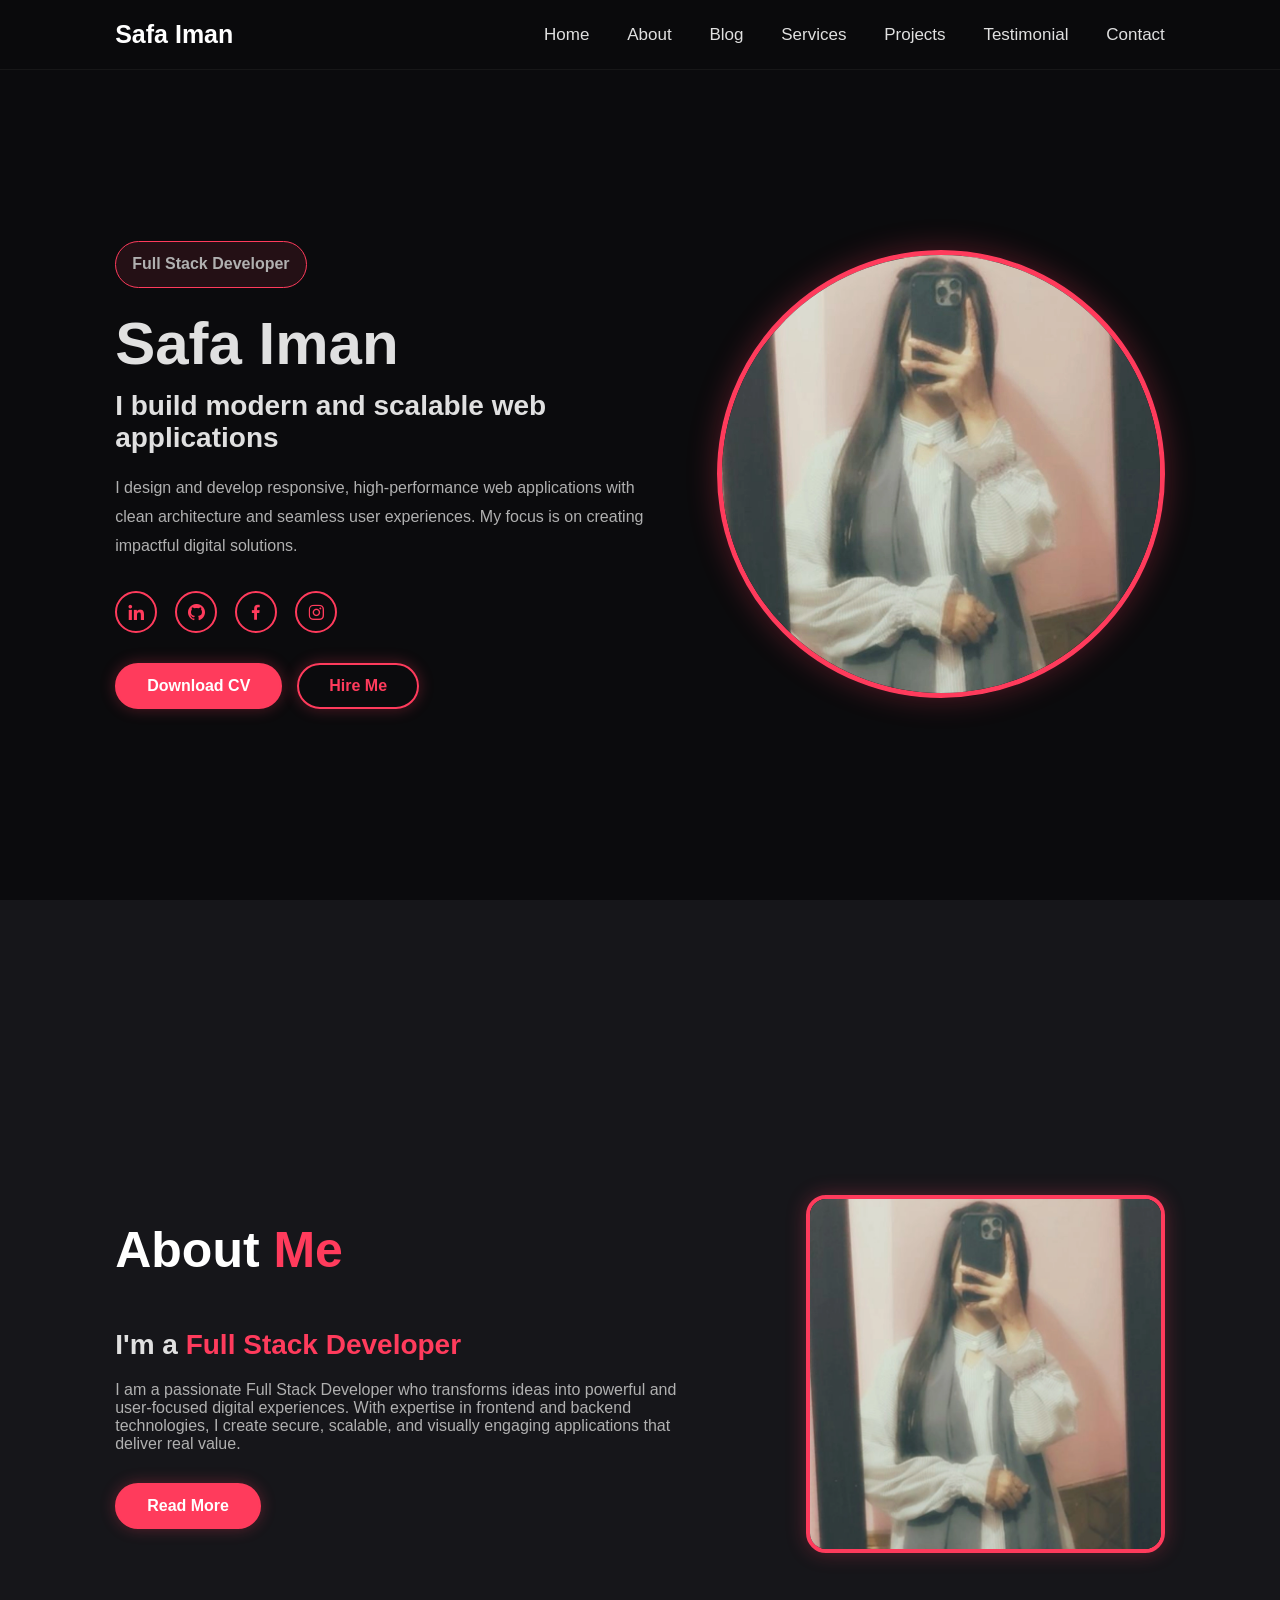
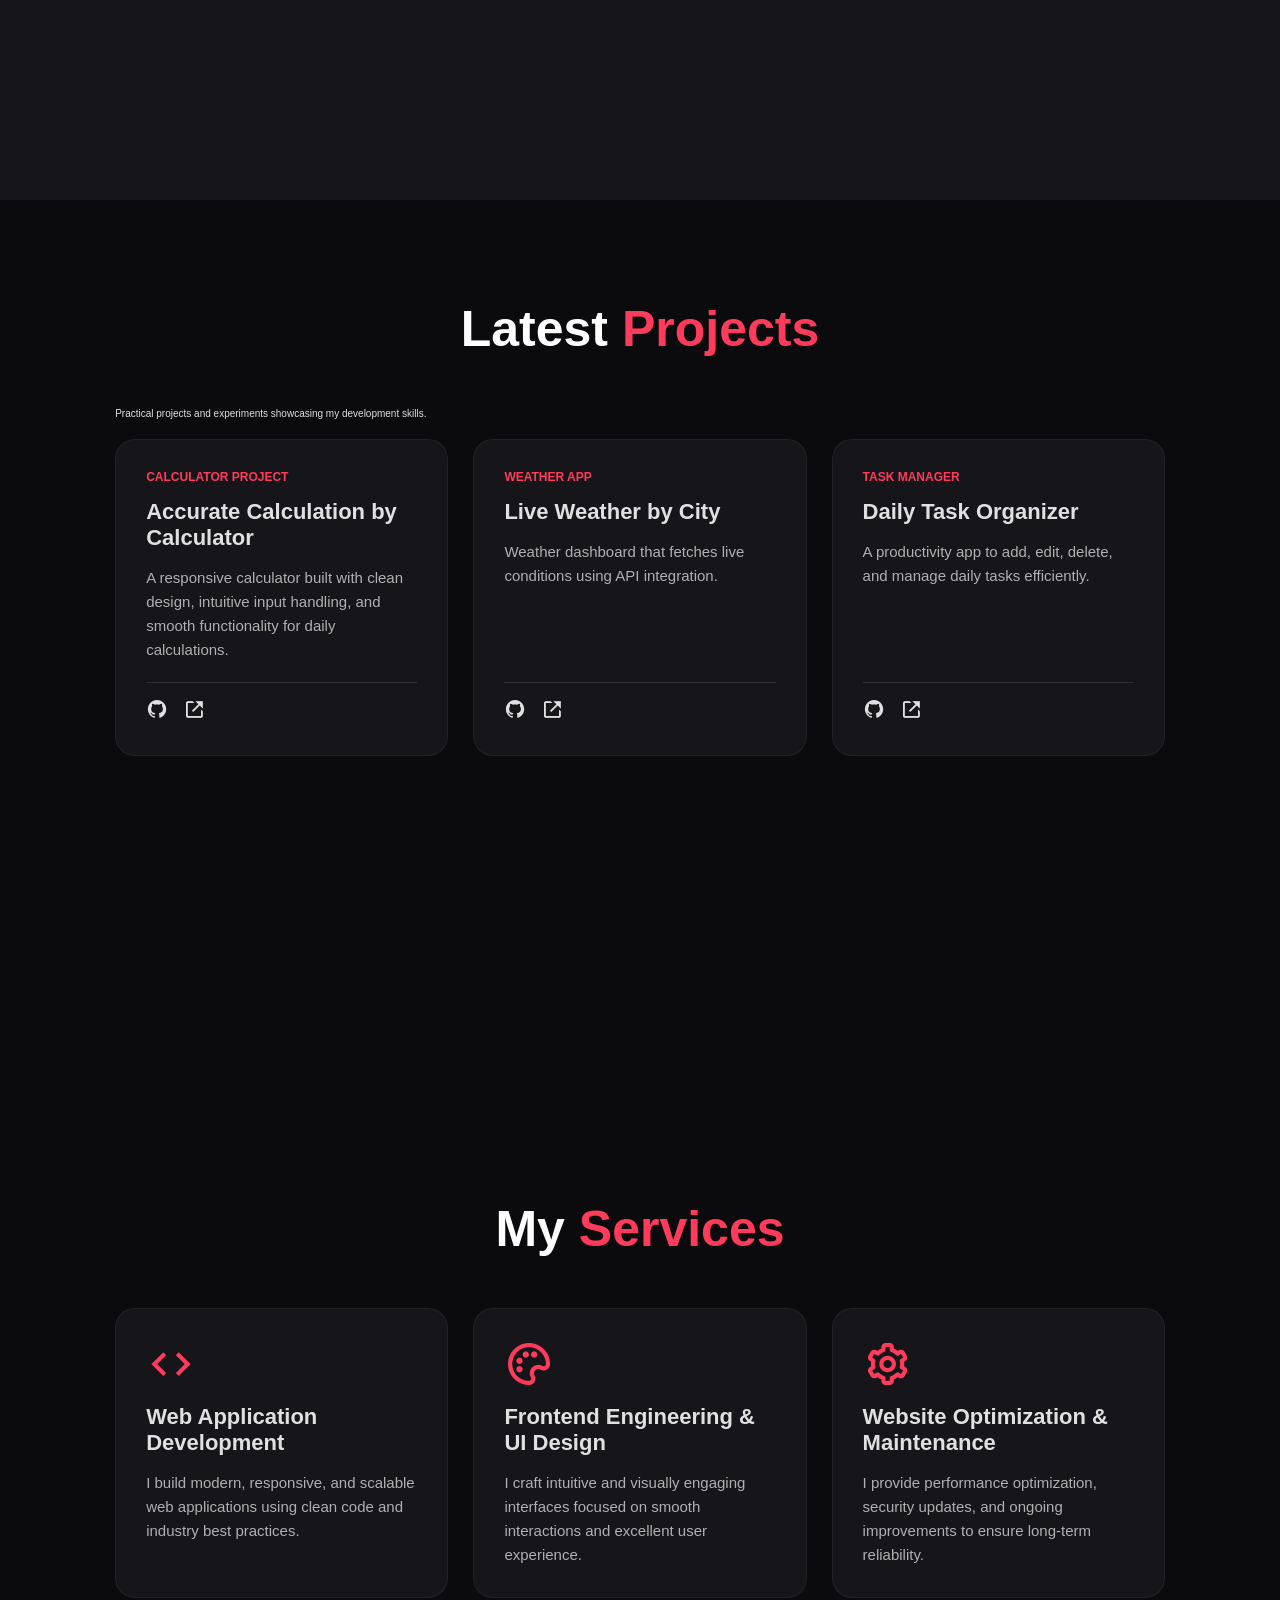
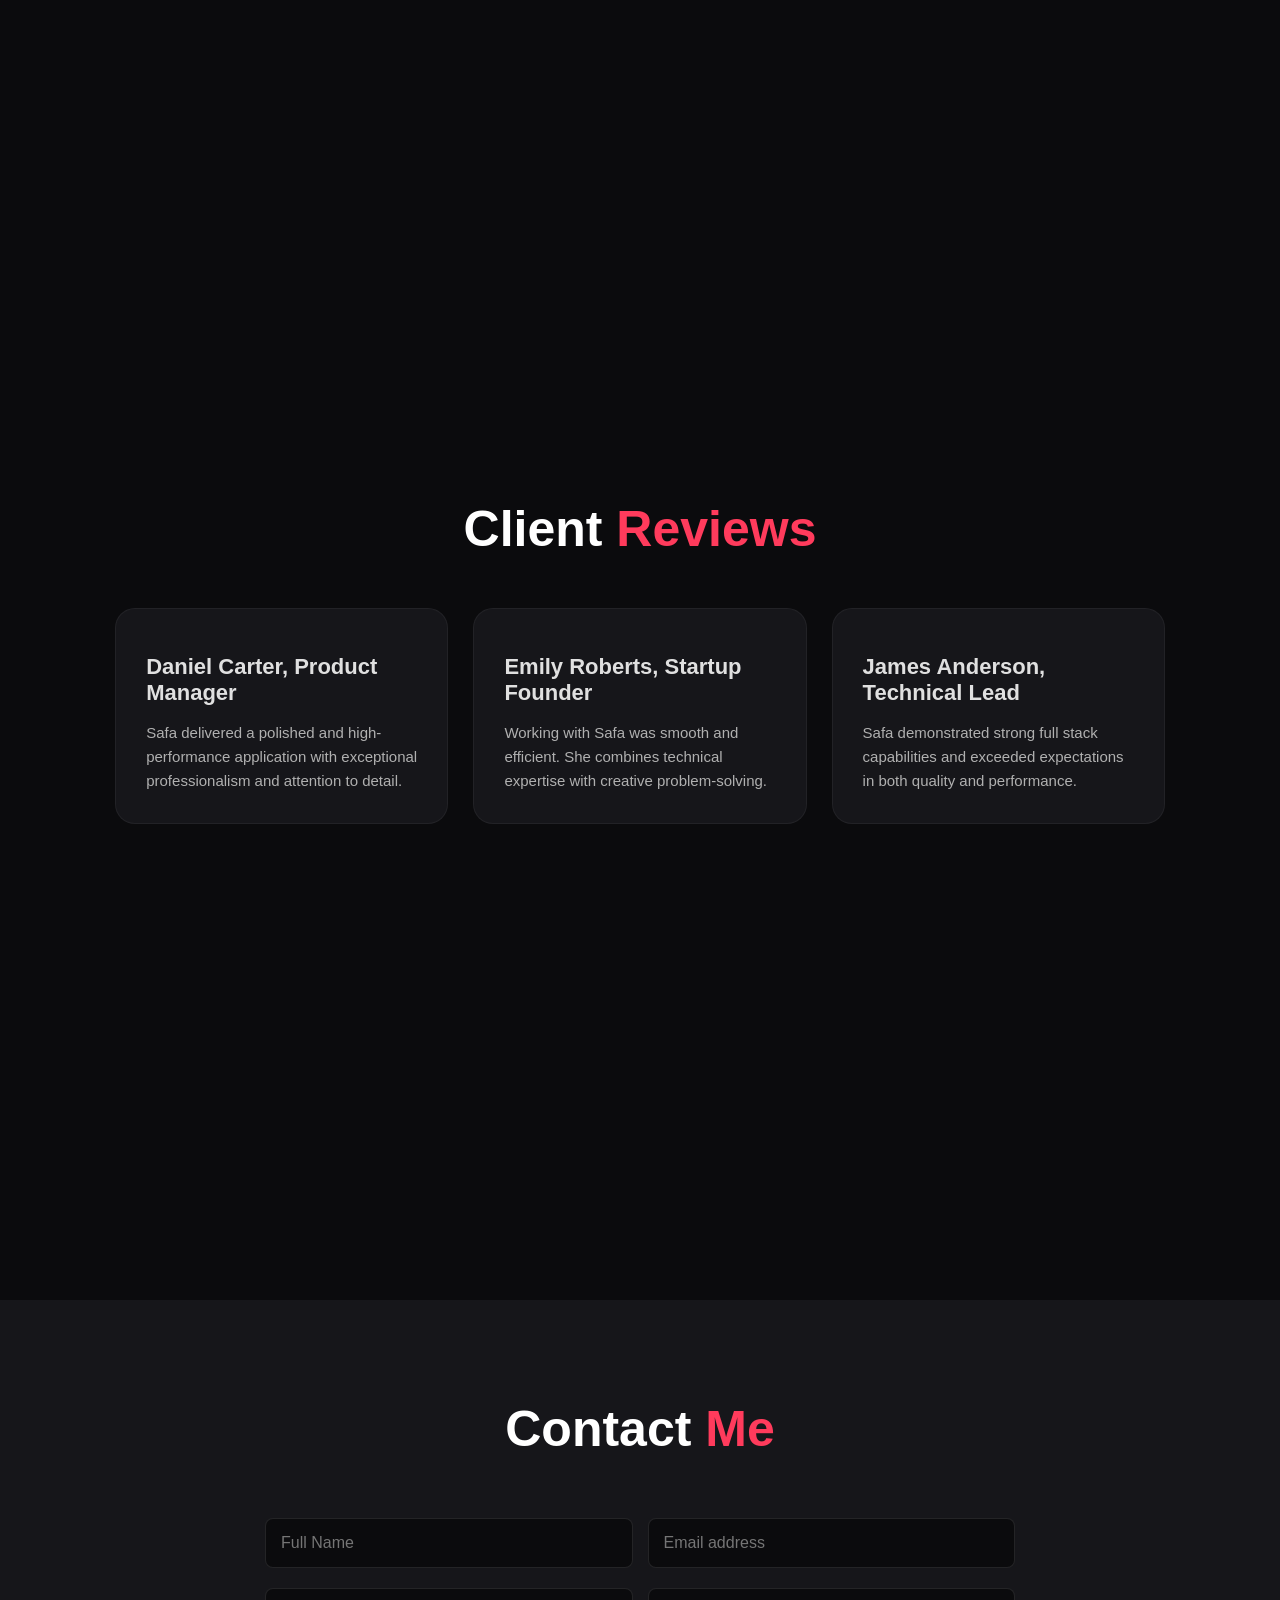
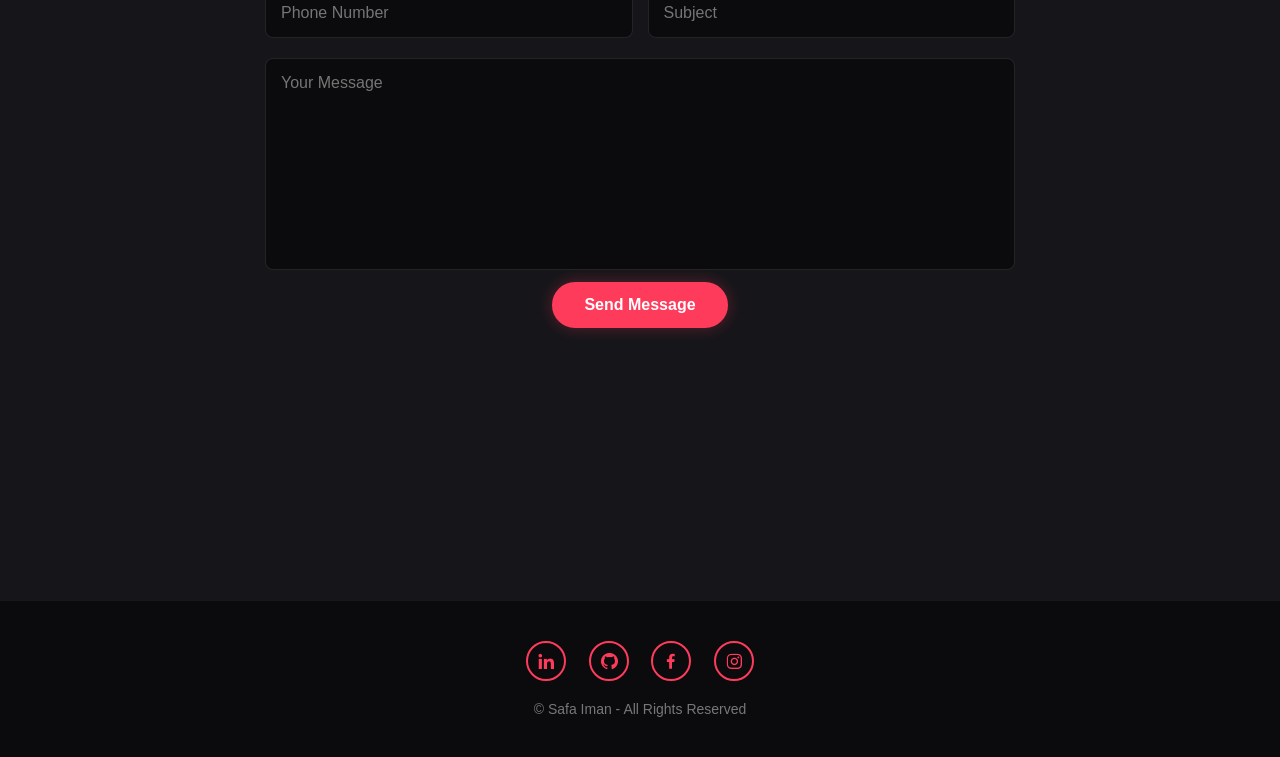
==== index.html @ 734df9ad "Add files via upload" ====
<!DOCTYPE html>
<html lang="en">

<head>
    <meta charset="UTF-8">
    <meta name="viewport" content="width=device-width, initial-scale=1.0">
    <link href='https://unpkg.com/boxicons@2.1.4/css/boxicons.min.css' rel='stylesheet'>
    <title>Safa Iman Portfolio</title>
    <link rel="stylesheet" href="style.css">
</head>

<body>
    <header class="header">
        <a href="#home" class="logo">Safa Iman</a>

        <i class='bx bx-menu' id="menu-icon"></i>

        <nav class="navbar">
            <a href="#home">Home</a>
            <a href="#about">About</a>
            <a href="#blog">Blog</a>
            <a href="#services">Services</a>
            <a href="#projects">Projects</a>
            <a href="#reviews">Testimonial</a>
            <a href="#contact">Contact</a>
        </nav>
    </header>

    <!-- Home Section -->
    <section class="home" id="home">
        <div class="home-content">
            <p class="intro-badge">Full Stack Developer</p>
            <h1>Safa Iman</h1>
            <h3>I build modern and scalable web applications</h3>
            <p>
                I design and develop responsive, high-performance web applications
                with clean architecture and seamless user experiences.
                My focus is on creating impactful digital solutions.
            </p>
            <div class="social-media">
                <a href="#"><i class='bx bxl-linkedin'></i></a>
                <a href="#"><i class='bx bxl-github'></i></a>
                <a href="#"><i class='bx bxl-facebook'></i></a>
                <a href="#"><i class='bx bxl-instagram'></i></a>
            </div>
            <div class="home-actions">
                <a href="cv.html" class="btn" target="_blank">Download CV</a>
                <a href="#contact" class="btn btn-outline">Hire Me</a>
            </div>
        </div>
        <div class="home-img">
            <img src="pic.webp" alt="Safa Iman profile image">
        </div>
    </section>

    <!-- About Section -->
    <section class="about" id="about">
        <div class="about-content">
            <h2 class="heading">About <span>Me</span></h2>
            <h3>I'm a <span>Full Stack Developer</span></h3>
            <p>
                I am a passionate Full Stack Developer who transforms ideas into
                powerful and user-focused digital experiences. With expertise in
                frontend and backend technologies, I create secure, scalable, and
                visually engaging applications that deliver real value.
            </p>
            <a href="#" class="btn">Read More</a>
        </div>
        <div class="about-img">
            <img src="pic.webp" alt="Portfolio image" >
        </div>
    </section>

    <!-- Blog Section -->
  <section class="blog" id="blog">
    <h2 class="heading">Latest <span>Projects</span></h2>
    <p class="blog-subtitle">
        Practical projects and experiments showcasing my development skills.
    </p>
    <div class="blog-container">

        <article class="blog-card">
            <span class="blog-tag">Calculator Project</span>
            <h3>Accurate Calculation by Calculator</h3>
            <p>A responsive calculator built with clean design, intuitive input handling, and smooth functionality for daily calculations.</p>
            <div class="project-links">
                <a href="https://github.com/safaaimaan/Calculator-Project" target="_blank" title="GitHub Source"><i class='bx bxl-github'></i></a>
                <a href="https://calculator-project-alpha-rust.vercel.app/" target="_blank" title="Live Demo"><i class='bx bx-link-external'></i></a>
            </div>
        </article>

        <article class="blog-card">
            <span class="blog-tag">Weather App</span>
            <h3>Live Weather by City</h3>
            <p>Weather dashboard that fetches live conditions using API integration.</p>
            <div class="project-links">
                <a href="https://github.com/safaaimaan/Weather" target="_blank" title="GitHub Source"><i class='bx bxl-github'></i></a>
                <a href="https://weather-9cpe.vercel.app/" target="_blank" title="Live Demo"><i class='bx bx-link-external'></i></a>
            </div>
        </article>

        <article class="blog-card">
            <span class="blog-tag">Task Manager</span>
            <h3>Daily Task Organizer</h3>
            <p>A productivity app to add, edit, delete, and manage daily tasks efficiently.</p>
            <div class="project-links">
                <a href="https://github.com/safaaimaan/Task-Manager" target="_blank" title="GitHub Source"><i class='bx bxl-github'></i></a>
                <a href="https://task-manager-ruby-chi.vercel.app/" target="_blank" title="Live Demo"><i class='bx bx-link-external'></i></a>
            </div>
        </article>

    </div>
</section>

    <!-- Services Section -->
    <section class="services" id="services">
        <h2 class="heading">My <span>Services</span></h2>

        <div class="services-container">

            <div class="services-box">
                <i class="bx bx-code"></i>
                <h3>Web Application Development</h3>
                <p>
                    I build modern, responsive, and scalable web applications
                    using clean code and industry best practices.
                </p>
            </div>

            <div class="services-box">
                <i class="bx bx-palette"></i>
                <h3>Frontend Engineering & UI Design</h3>
                <p>
                    I craft intuitive and visually engaging interfaces focused
                    on smooth interactions and excellent user experience.
                </p>
            </div>

            <div class="services-box">
                <i class="bx bx-cog"></i>
                <h3>Website Optimization & Maintenance</h3>
                <p>
                    I provide performance optimization, security updates, and
                    ongoing improvements to ensure long-term reliability.
                </p>
            </div>

        </div>
    </section>

    <!-- Reviews Section -->
    <section class="reviews" id="reviews">
        <h2 class="heading">Client <span>Reviews</span></h2>

        <div class="reviews-container">

         <div class="review-card">
    <h3>Daniel Carter, Product Manager</h3>
    <p>
        Safa delivered a polished and high-performance application
        with exceptional professionalism and attention to detail.
    </p>
</div>

<div class="review-card">
    <h3>Emily Roberts, Startup Founder</h3>
    <p>
        Working with Safa was smooth and efficient.
        She combines technical expertise with creative problem-solving.
    </p>
</div>

<div class="review-card">
    <h3>James Anderson, Technical Lead</h3>
    <p>
        Safa demonstrated strong full stack capabilities and
        exceeded expectations in both quality and performance.
    </p>
</div>
    </section>

    <!-- Contact Section -->
    <section class="contact" id="contact">
        <h2 class="heading">Contact <span>Me</span></h2>

        <form action="#">
            <div class="input-box">
                <input type="text" placeholder="Full Name">
                <input type="email" placeholder="Email address">
            </div>
            <div class="input-box">
                <input type="number" placeholder="Phone Number">
                <input type="text" placeholder="Subject">
            </div>
            <textarea cols="30" rows="10" placeholder="Your Message"></textarea>
            <input type="submit" value="Send Message" class="btn">
        </form>
    </section>

    <!-- Footer -->
    <footer class="footer">
        <div class="social">
            <a href="#"><i class='bx bxl-linkedin'></i></a>
            <a href="#"><i class='bx bxl-github'></i></a>
            <a href="#"><i class='bx bxl-facebook'></i></a>
            <a href="#"><i class='bx bxl-instagram'></i></a>
        </div>
        <p class="copyright">
            &copy; Safa Iman - All Rights Reserved
        </p>
    </footer>

</body>
</html>
---- style.css ----
/* ========================================
    GLOBAL STYLES
   ======================================== */
* {
    margin: 0;
    padding: 0;
    box-sizing: border-box;
    text-decoration: none;
    border: none;
    outline: none;
    scroll-behavior: smooth;
    font-family: -apple-system, BlinkMacSystemFont, "Segoe UI", Roboto, sans-serif;
}

:root {
    --bg-color: #0b0b0d;        /* Deep Midnight */
    --snd-bg-color: #16161a;    /* Dark Slate */
    --text-color: #e0e0e0;      /* Soft White */
    --main-color: #ff3b5c;      /* Neon Crimson */
    --accent-glow: rgba(255, 59, 92, 0.3);
}

html {
    font-size: 62.5%;
    overflow-x: hidden;
}

body {
    background: var(--bg-color);
    color: var(--text-color);
}

section {
    min-height: 100vh;
    padding: 10rem 9% 5rem;
}

span {
    color: var(--main-color);
}

.heading {
    font-size: 5rem;
    text-align: center;
    margin-bottom: 5rem;
    color: #fff;
}

/* ================= HEADER & NAV ================= */
.header {
    position: fixed;
    width: 100%;
    top: 0;
    right: 0;
    z-index: 1000;
    display: flex;
    align-items: center;
    justify-content: space-between;
    padding: 2rem 9%;
    background: rgba(11, 11, 13, 0.85);
    backdrop-filter: blur(15px);
    border-bottom: 1px solid rgba(255, 255, 255, 0.05);
}

.logo {
    font-size: 2.5rem;
    color: #fff;
    font-weight: 700;
    cursor: pointer;
}

.navbar a {
    font-size: 1.7rem;
    color: var(--text-color);
    margin-left: 3.5rem;
    font-weight: 500;
    transition: 0.3s ease;
}

.navbar a:hover {
    color: var(--main-color);
}

#menu-icon {
    font-size: 3.2rem;
    color: var(--text-color);
    cursor: pointer;
    display: none;
}

/* ================= HOME SECTION ================= */
.home {
    display: flex;
    align-items: center;
    justify-content: space-between;
    gap: 4rem;
}

.intro-badge {
    display: inline-block;
    font-size: 1.4rem;
    font-weight: 600;
    color: var(--main-color);
    background: rgba(255, 59, 92, 0.1);
    border: 1px solid var(--main-color);
    padding: 0.8rem 1.6rem;
    border-radius: 5rem;
    margin-bottom: 2rem;
}

.home-content h1 {
    font-size: 6rem;
    font-weight: 800;
    line-height: 1.2;
    margin-bottom: 1rem;
}

.home-content h3 {
    font-size: 2.8rem;
    font-weight: 600;
    margin-bottom: 2rem;
}

.home-content p {
    font-size: 1.6rem;
    color: #b0b0b0;
    line-height: 1.8;
    max-width: 55rem;
}

.social-media a {
    display: inline-flex;
    justify-content: center;
    align-items: center;
    width: 4.2rem;
    height: 4.2rem;
    background: transparent;
    border: 0.2rem solid var(--main-color);
    border-radius: 50%;
    font-size: 2rem;
    color: var(--main-color);
    margin: 3rem 1.5rem 3rem 0;
    transition: 0.4s ease;
}

.social-media a:hover {
    background: var(--main-color);
    color: #fff;
    box-shadow: 0 0 1.5rem var(--main-color);
    transform: translateY(-5px);
}

.home-actions {
    display: flex;
    gap: 1.5rem;
}

.btn {
    display: inline-block;
    padding: 1.2rem 3rem;
    background: var(--main-color);
    border: 2px solid var(--main-color);
    border-radius: 5rem;
    font-size: 1.6rem;
    color: #fff;
    font-weight: 600;
    transition: 0.3s ease;
    box-shadow: 0 0 1.5rem var(--accent-glow);
}

.btn:hover {
    background: transparent;
    color: var(--main-color);
    box-shadow: 0 0 2rem var(--main-color);
}

.btn-outline {
    background: transparent;
    color: var(--main-color);
}

.home-img img {
    width: 35vw;
    border-radius: 50%;
    border: 0.5rem solid var(--main-color);
    box-shadow: 0 0 3rem var(--accent-glow);
    animation: floatImage 4s ease-in-out infinite;
}

@keyframes floatImage {
    0%, 100% { transform: translateY(0); }
    50% { transform: translateY(-2rem); }
}

/* ================= ABOUT SECTION ================= */
.about {
    display: flex;
    align-items: center;
    justify-content: center;
    gap: 10rem;
    background: var(--snd-bg-color);
}

.about-img img {
    width: 28vw;
    border-radius: 2rem;
    border: 0.4rem solid var(--main-color);
    box-shadow: 0 0 2rem var(--accent-glow);
}

.about-content h2 {
    text-align: left;
}

.about-content h3 {
    font-size: 2.8rem;
    margin-bottom: 2rem;
}

.about-content p {
    font-size: 1.6rem;
    margin-bottom: 3rem;
    color: #b0b0b0;
}

/* ================= CARDS (BLOG & SERVICES & REVIEWS) ================= */
.blog, .services, .reviews {
    background: var(--bg-color);
}

.blog-container, .services-container, .reviews-container {
    display: grid;
    grid-template-columns: repeat(auto-fit, minmax(30rem, 1fr));
    gap: 2.5rem;
    margin-top: 2rem;
}
.blog-card{
    display: flex;
    flex-direction: column;
}
.blog-card, .services-box, .review-card {
    background: var(--snd-bg-color);
    padding: 3rem;
    border-radius: 2rem;
    border: 1px solid rgba(255, 255, 255, 0.05);
    transition: 0.4s ease;
}

.blog-card:hover, .services-box:hover, .review-card:hover {
    transform: translateY(-1rem);
    border-color: var(--main-color);
    box-shadow: 0 0 2rem var(--accent-glow);
}

.blog-tag {
    font-size: 1.2rem;
    color: var(--main-color);
    font-weight: 700;
    text-transform: uppercase;
}

.blog-card h3, .services-box h3, .review-card h3 {
    font-size: 2.2rem;
    margin: 1.5rem 0;
}
.blog-card p{
    flex-grow: 1;
}
.blog-card p, .services-box p, .review-card p {
    font-size: 1.5rem;
    color: #b0b0b0;
    line-height: 1.6;
}

.services-box i {
    font-size: 5rem;
    color: var(--main-color);
}
.project-links {
    display: flex;
    gap: 1.5rem;
    margin-top: 2rem;
    padding-top: 1.5rem;
    border-top: 1px solid rgba(255, 255, 255, 0.1);
}

.project-links a {
    font-size: 2.2rem;
    color: var(--text-color);
    transition: 0.3s ease;
}

.project-links a:hover {
    color: var(--main-color);
    transform: translateY(-3px);
    text-shadow: 0 0 10px var(--main-color);
}

/* ================= CONTACT SECTION ================= */
.contact {
    background: var(--snd-bg-color);
}

.contact form {
    max-width: 75rem;
    margin: 0 auto;
    text-align: center;
}

.contact form .input-box {
    display: flex;
    justify-content: space-between;
    flex-wrap: wrap;
}

.contact form .input-box input,
.contact form textarea {
    width: 100%;
    padding: 1.5rem;
    font-size: 1.6rem;
    color: #fff;
    background: var(--bg-color);
    border-radius: 0.8rem;
    margin: 1rem 0;
    border: 1px solid rgba(255, 255, 255, 0.1);
    transition: 0.3s;
}

.contact form .input-box input {
    width: 49%;
}

.contact form .input-box input:focus,
.contact form textarea:focus {
    border-color: var(--main-color);
    box-shadow: 0 0 1rem var(--accent-glow);
}

.contact form textarea {
    resize: none;
}

/* ================= FOOTER ================= */
.footer {
    display: flex;
    flex-direction: column;
    align-items: center;
    padding: 4rem 9%;
    background: var(--bg-color);
    border-top: 1px solid rgba(255, 255, 255, 0.05);
}

.footer .social {
    margin-bottom: 2rem;
}

.footer .social a {
    display: inline-flex;
    justify-content: center;
    align-items: center;
    width: 4rem;
    height: 4rem;
    background: transparent;
    border: 0.2rem solid var(--main-color);
    border-radius: 50%;
    font-size: 2rem;
    color: var(--main-color);
    margin: 0 1rem;
    transition: 0.3s;
}

.footer .social a:hover {
    background: var(--main-color);
    color: #fff;
    box-shadow: 0 0 1rem var(--main-color);
}

.footer p {
    font-size: 1.4rem;
    color: #777;
}

/* ================= RESPONSIVE ================= */
@media (max-width: 1200px) {
    html { font-size: 55%; }
}

@media (max-width: 991px) {
    .header { padding: 2rem 4%; }
    section { padding: 10rem 4% 2rem; }
    .home { flex-direction: column-reverse; text-align: center; }
    .home-content p { margin: 0 auto; }
    .home-actions { justify-content: center; }
    .home-img img, .about-img img { width: 50vw; }
    .about { flex-direction: column; text-align: center; }
    .about-content h2 { text-align: center; }
}

@media (max-width: 768px) {
    #menu-icon { display: block; }
    .navbar {
        position: absolute;
        top: 100%;
        left: 0;
        width: 100%;
        padding: 1rem 4%;
        background: var(--bg-color);
        border-top: 0.1rem solid rgba(255,255,255,0.1);
        display: none; /* Add JS to toggle this */
    }
    .navbar a { display: block; font-size: 2rem; margin: 3rem 0; }
    .contact form .input-box input { width: 100%; }
}
    /* responsive design code */

    @media (max-width: 1200px){
        html {
            font-size: 55%;
        }
    }
     @media(max-width: 991px) {
        .header {
            padding: 2rem 3%;
        }
        section{
            padding: 10rem 3%;
        }
        .services {
            padding: 10rem 3% 2rem;
        }
        .home{
            grid-template-columns: 1fr 1fr;
            gap: 3rem;
            padding-top: 12rem;
        }
        .home-content h1{
            font-size: 5.2rem;
        }
        .home-content h3{
            font-size: 2.6rem;
        }
        .blog-container{
            grid-template-columns: repeat(2, minmax(0, 1fr));
            gap: 1.8rem;
        }
        .contact form .input-box input  {
             width: 100%;
        }
        .footer{
            padding: 2rem 3%;
        }
     }
     @media(max-width: 768px){
        #menu-icon{
            display: block;
        }
        .navbar{
            position: absolute;
            top: 100%;
            right: -100%;
            width: 255px;
            min-height: 100vh;
            display: flex;
            flex-direction: column;
            background: var(--main-color);
            transition: all 0.5s ease;
            backdrop-filter: blur(10px);
        }
        .navbar a{
        display: block;
            padding: 17px;
            font-size: 22px;
        }
        .navbar.active{
              right: 0;
        }
        .home{
            grid-template-columns: 1fr;
            gap: 2.8rem;
            text-align: center;
            padding-top: 11rem;
        }
        .home-content h3{
            font-size: 2.3rem;
        }
        .home-content .multiple-text{
            min-width: 16rem;
        }
        .home-content h1{
            font-size: 4.3rem;
        }
        .home-content{
            order: 2;
            margin-left: 0;
            display: flex;
            flex-direction: column;
            align-items: center;
        }
        .home-content p{
            font-size: 1.7rem;
        }
        .home-img{
            order: 1;
        }
        .home-img img{
            width: min(31rem, 74vw);
            margin-top: 1rem;
        }
        .home-actions{
            justify-content: center;
        }
          .about{
            flex-direction: column-reverse;
          }
          .about-img img{
            width: min(31rem, 74vw);
            margin-top: 2rem;
          }
          .services h2{
            margin-bottom: 3rem;
          }
          .services-container{
            grid-template-columns: 1fr;
            margin: 0;
          }
          .blog-container{
            grid-template-columns: 1fr;
          }
          .blog-card h3{
            font-size: 2.5rem;
          }
     }

     @media(max-width: 600px){
        .home{
            padding-top: 10.5rem;
        }
        .home-content h1{
            font-size: 3.7rem;
        }
        .home-content h3{
            font-size: 2.1rem;
        }
        .home-content .multiple-text{
            min-width: 14rem;
            white-space: normal;
        }
        .home-content p{
            font-size: 1.6rem;
        }
        .home-img img{
            width: min(28rem, 78vw);
            margin-top: 0;
        }
        .about-img img{
            width: min(28rem, 78vw);
            margin-top: 4rem;
        }
        .home-actions{
            width: 100%;
        }
        .home-actions .btn{
            width: 100%;
            text-align: center;
        }
        .blog-subtitle{
            font-size: 1.8rem;
            margin-bottom: 3rem;
        }
        .blog-card{
            padding: 2.2rem 1.8rem;
        }
        .blog-link{
            width: 100%;
            justify-content: center;
        }
     }
     @media(max-width: 600px){
        html {
            font-size: 50%;
        }
     }
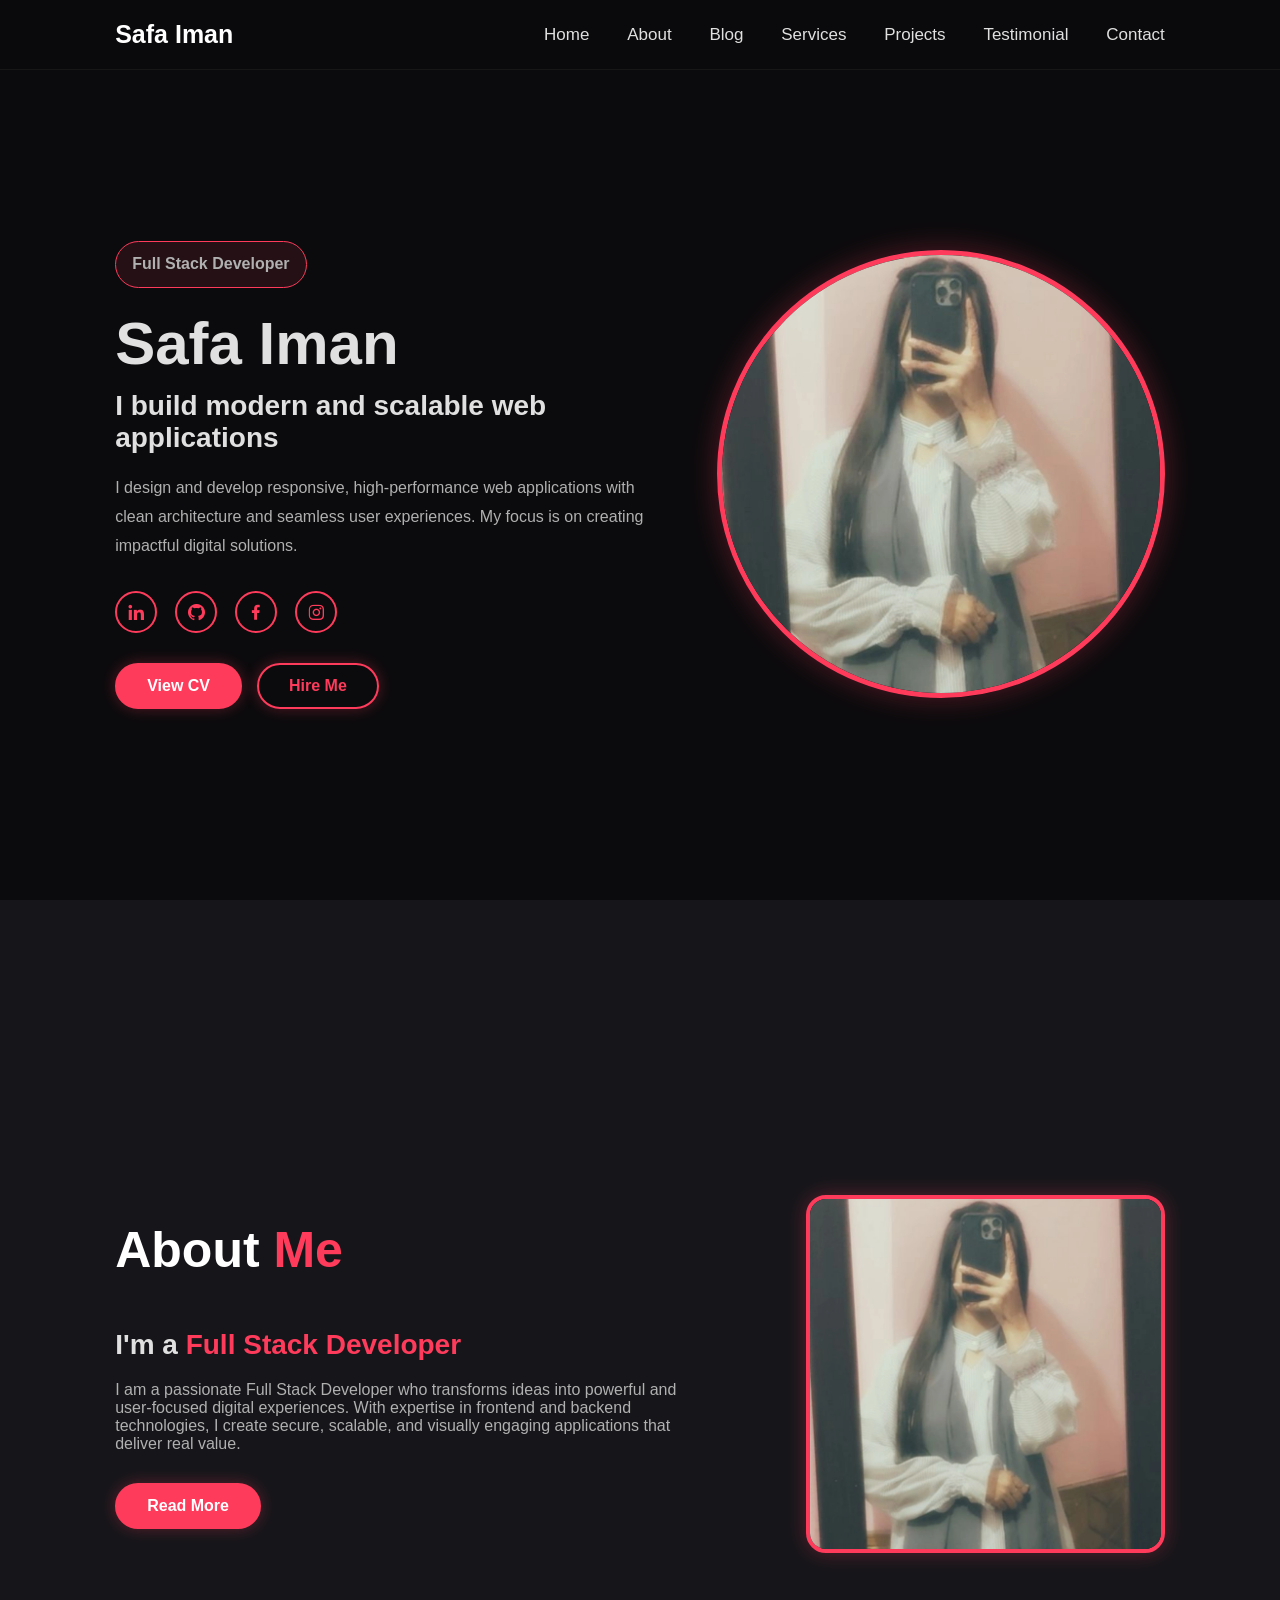
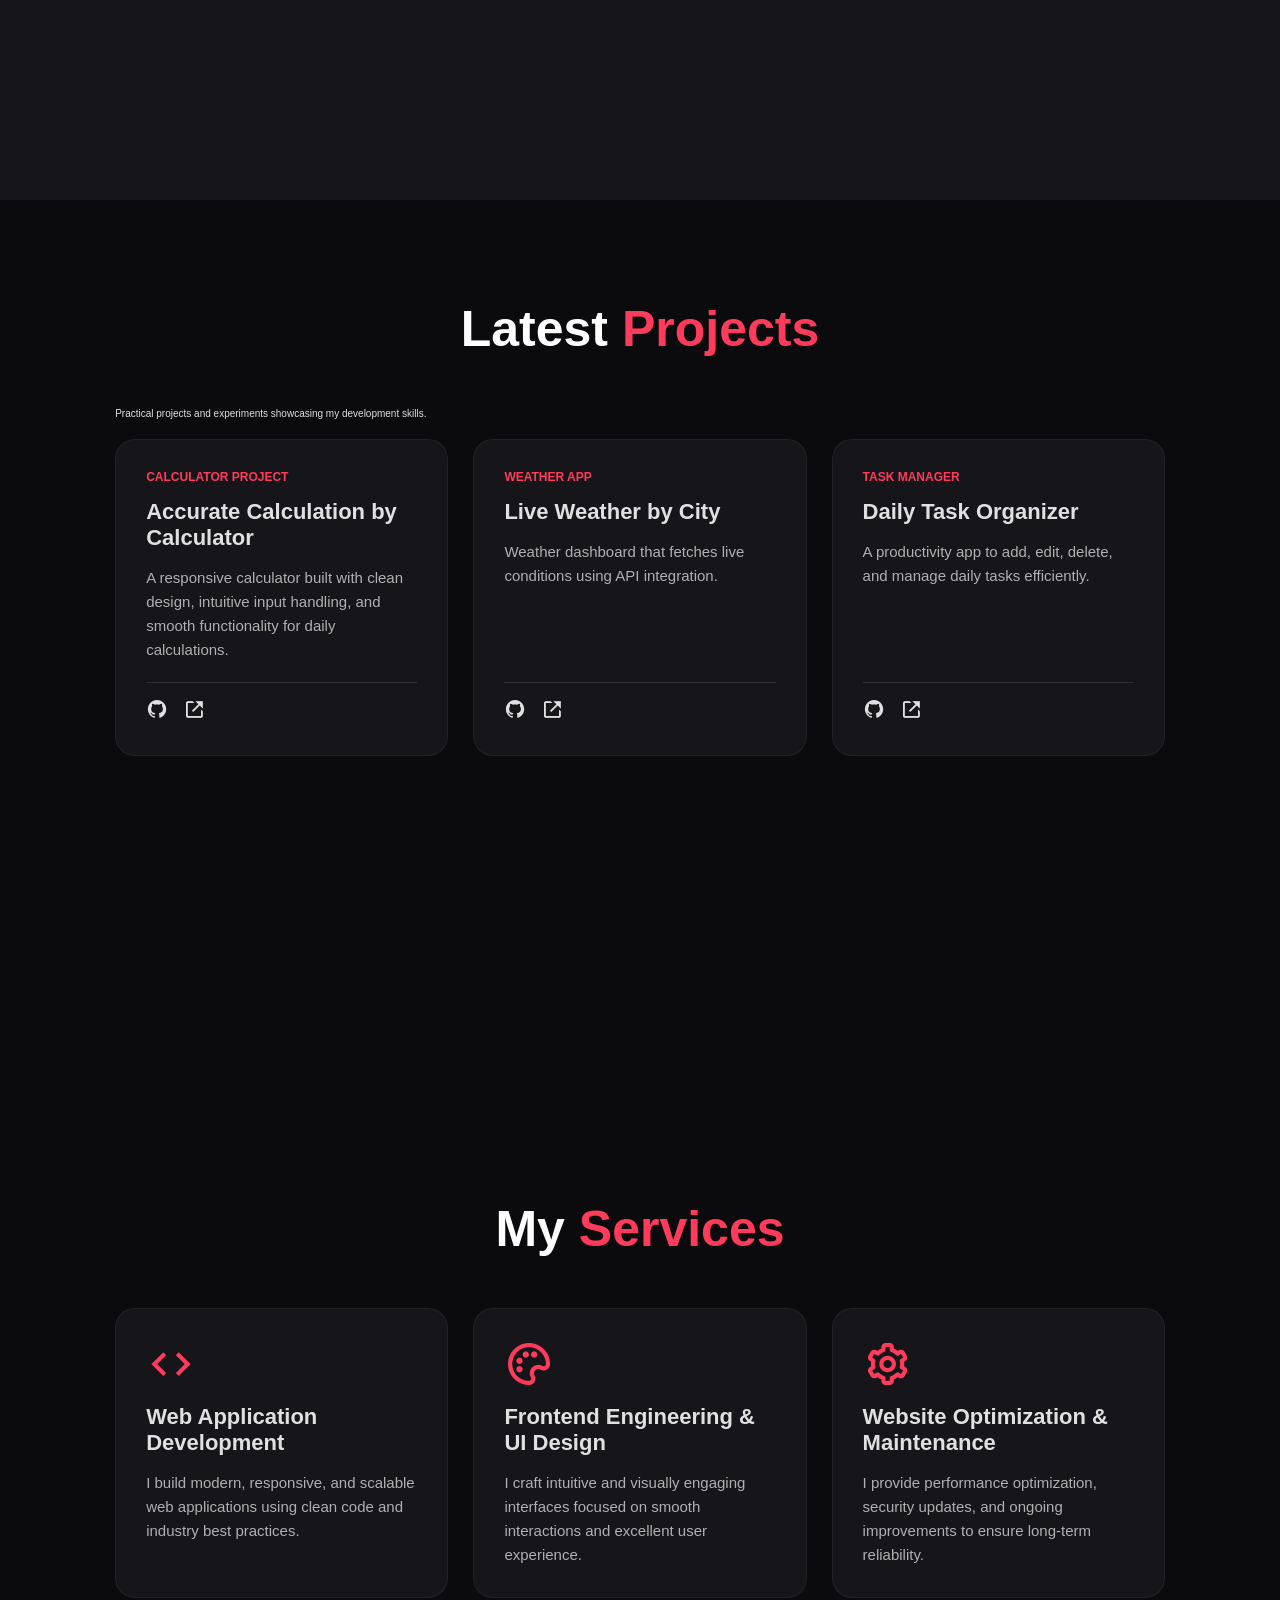
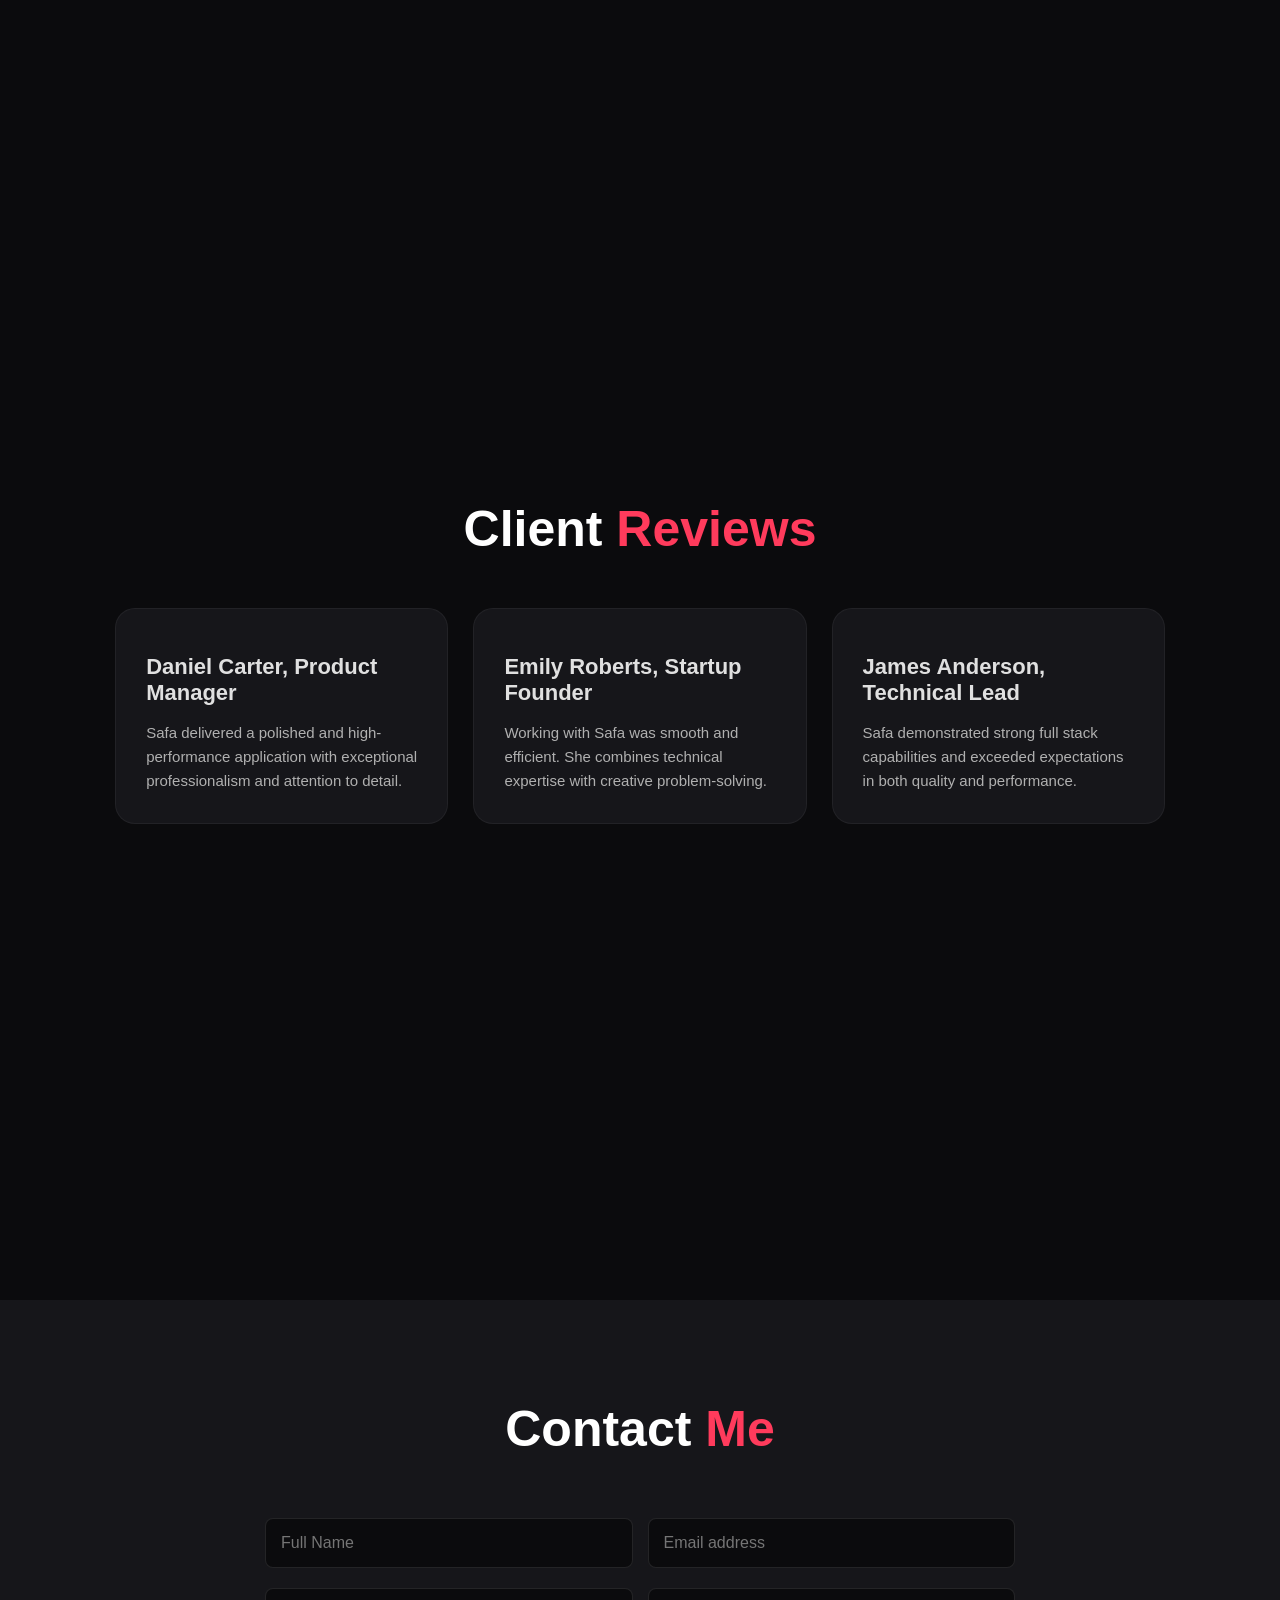
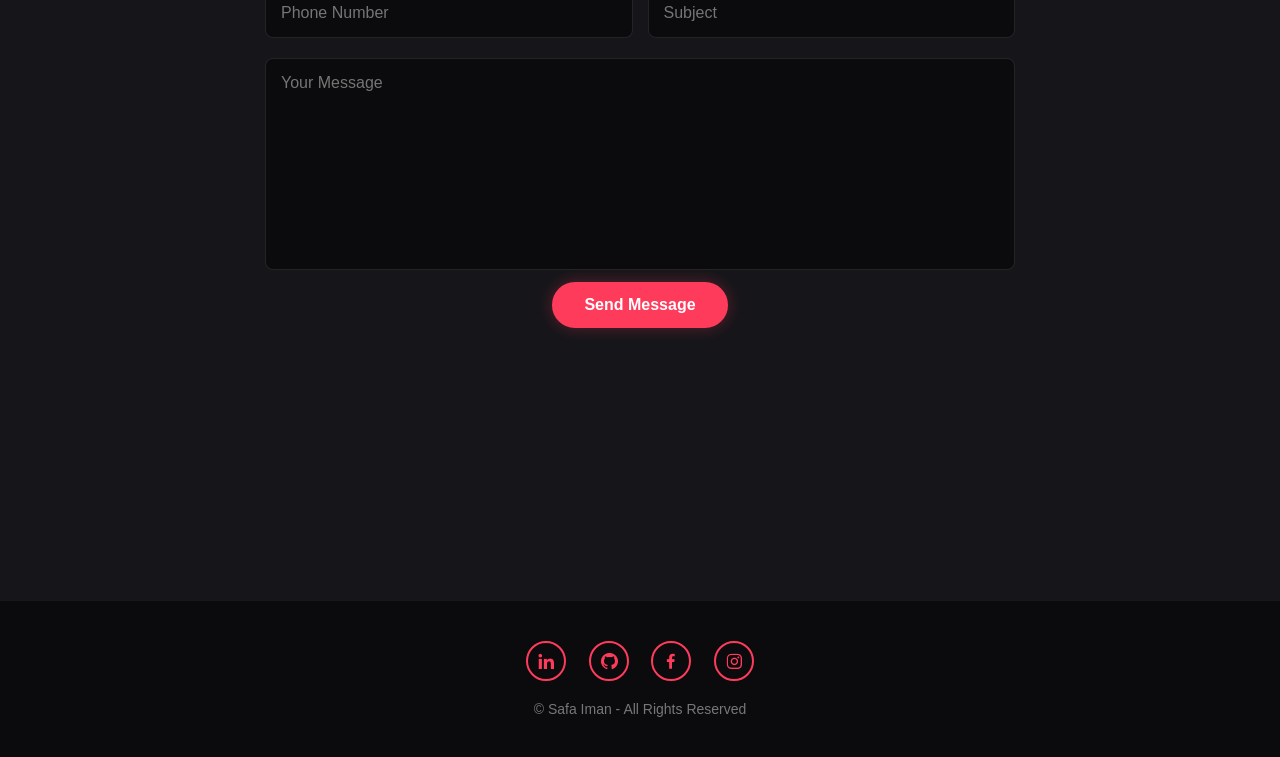
==== commit 0ac7e98c: "Update index.html" ====
--- a/index.html
+++ b/index.html
@@ -44,7 +44,7 @@
                 <a href="#"><i class='bx bxl-instagram'></i></a>
             </div>
             <div class="home-actions">
-                <a href="cv.html" class="btn" target="_blank">Download CV</a>
+                <a href="cv.html" class="btn" target="_blank">View CV</a>
                 <a href="#contact" class="btn btn-outline">Hire Me</a>
             </div>
         </div>
@@ -211,4 +211,5 @@
     </footer>
 
 </body>
-</html>+
+</html>
